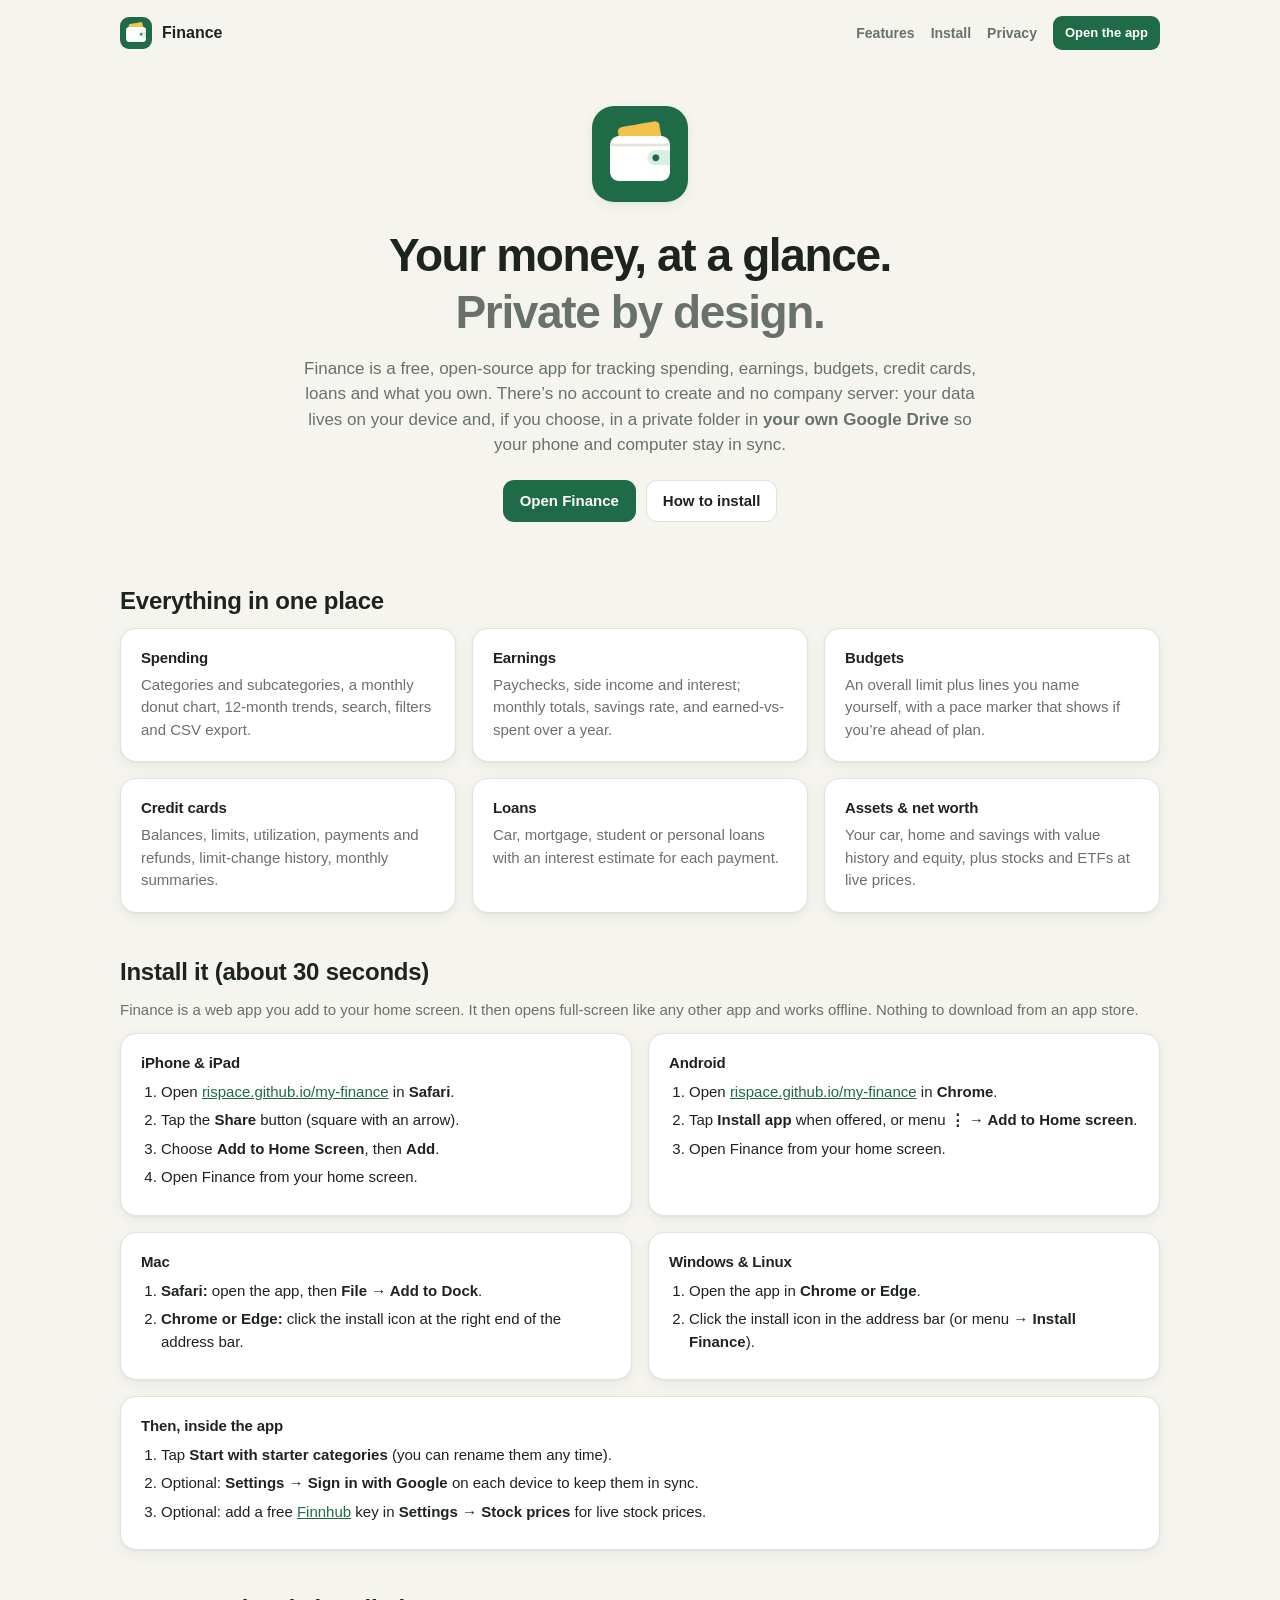
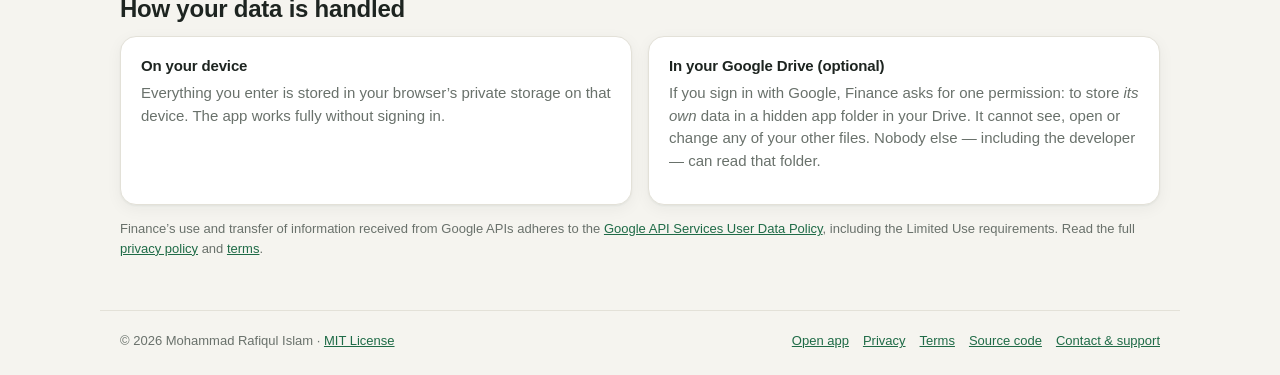
==== about.html @ 8f12e8dd "update with earnings" ====
<!DOCTYPE html>
<html lang="en">
<head>
    <meta charset="UTF-8">
    <meta name="viewport" content="width=device-width, initial-scale=1, viewport-fit=cover">
    <title>Finance: private, free personal finance app</title>
    <meta name="description" content="Track spending, earnings, budgets, credit cards, loans and assets. Free, open source, no server: your data stays on your device and in your own Google Drive.">
    <link rel="icon" type="image/svg+xml" href="icons/favicon.svg">
    <link rel="apple-touch-icon" sizes="180x180" href="icons/apple-touch-icon.png">
    <meta property="og:title" content="Finance — your money, at a glance">
    <meta property="og:description" content="Free, private personal finance app. Your data stays on your device and in your own Google Drive.">
    <meta property="og:image" content="https://rispace.github.io/my-finance/icons/icon-512.png">
    <link rel="stylesheet" href="styles.css">
</head>
<body class="site-page">
<header class="site-header">
    <a class="brand" href="about.html"><img src="icons/logo-120.png" width="32" height="32" alt="" class="site-logo"> Finance</a>
    <nav class="site-nav"><a href="#features">Features</a><a href="#install">Install</a><a href="#privacy">Privacy</a><a class="btn btn-small" href="./">Open the app</a></nav>
</header>

<main class="site-main">
    <section class="site-hero">
        <img src="icons/logo-256.png" width="96" height="96" alt="Finance app logo" class="site-hero-logo">
        <h1>Your money, at a glance.<br><span class="muted">Private by design.</span></h1>
        <p class="site-lead">Finance is a free, open-source app for tracking spending, earnings, budgets, credit cards, loans and what you own. There’s no account to create and no company server: your data lives on your device and, if you choose, in a private folder in <strong>your own Google Drive</strong> so your phone and computer stay in sync.</p>
        <div class="form-actions" style="justify-content:center">
            <a class="btn" href="./">Open Finance</a>
            <a class="btn btn-secondary" href="#install">How to install</a>
        </div>
    </section>

    <section id="features" class="site-section">
        <h2>Everything in one place</h2>
        <div class="grid grid-3 site-features">
            <div class="card"><h3>Spending</h3><p class="muted">Categories and subcategories, a monthly donut chart, 12-month trends, search, filters and CSV export.</p></div>
            <div class="card"><h3>Earnings</h3><p class="muted">Paychecks, side income and interest; monthly totals, savings rate, and earned-vs-spent over a year.</p></div>
            <div class="card"><h3>Budgets</h3><p class="muted">An overall limit plus lines you name yourself, with a pace marker that shows if you’re ahead of plan.</p></div>
            <div class="card"><h3>Credit cards</h3><p class="muted">Balances, limits, utilization, payments and refunds, limit-change history, monthly summaries.</p></div>
            <div class="card"><h3>Loans</h3><p class="muted">Car, mortgage, student or personal loans with an interest estimate for each payment.</p></div>
            <div class="card"><h3>Assets &amp; net worth</h3><p class="muted">Your car, home and savings with value history and equity, plus stocks and ETFs at live prices.</p></div>
        </div>
    </section>

    <section id="install" class="site-section">
        <h2>Install it (about 30 seconds)</h2>
        <p class="muted">Finance is a web app you add to your home screen. It then opens full-screen like any other app and works offline. Nothing to download from an app store.</p>
        <div class="grid grid-2">
            <div class="card">
                <h3>iPhone &amp; iPad</h3>
                <ol class="site-steps">
                    <li>Open <a href="./">rispace.github.io/my-finance</a> in <strong>Safari</strong>.</li>
                    <li>Tap the <strong>Share</strong> button (square with an arrow).</li>
                    <li>Choose <strong>Add to Home Screen</strong>, then <strong>Add</strong>.</li>
                    <li>Open Finance from your home screen.</li>
                </ol>
            </div>
            <div class="card">
                <h3>Android</h3>
                <ol class="site-steps">
                    <li>Open <a href="./">rispace.github.io/my-finance</a> in <strong>Chrome</strong>.</li>
                    <li>Tap <strong>Install app</strong> when offered, or menu <strong>⋮ → Add to Home screen</strong>.</li>
                    <li>Open Finance from your home screen.</li>
                </ol>
            </div>
            <div class="card">
                <h3>Mac</h3>
                <ol class="site-steps">
                    <li><strong>Safari:</strong> open the app, then <strong>File → Add to Dock</strong>.</li>
                    <li><strong>Chrome or Edge:</strong> click the install icon at the right end of the address bar.</li>
                </ol>
            </div>
            <div class="card">
                <h3>Windows &amp; Linux</h3>
                <ol class="site-steps">
                    <li>Open the app in <strong>Chrome or Edge</strong>.</li>
                    <li>Click the install icon in the address bar (or menu → <strong>Install Finance</strong>).</li>
                </ol>
            </div>
        </div>
        <div class="card" style="margin-top:16px">
            <h3>Then, inside the app</h3>
            <ol class="site-steps">
                <li>Tap <strong>Start with starter categories</strong> (you can rename them any time).</li>
                <li>Optional: <strong>Settings → Sign in with Google</strong> on each device to keep them in sync.</li>
                <li>Optional: add a free <a href="https://finnhub.io/register" target="_blank" rel="noopener">Finnhub</a> key in <strong>Settings → Stock prices</strong> for live stock prices.</li>
            </ol>
        </div>
    </section>

    <section id="privacy" class="site-section">
        <h2>How your data is handled</h2>
        <div class="grid grid-2">
            <div class="card">
                <h3>On your device</h3>
                <p class="muted">Everything you enter is stored in your browser’s private storage on that device. The app works fully without signing in.</p>
            </div>
            <div class="card">
                <h3>In your Google Drive (optional)</h3>
                <p class="muted">If you sign in with Google, Finance asks for one permission: to store <em>its own</em> data in a hidden app folder in your Drive. It cannot see, open or change any of your other files. Nobody else — including the developer — can read that folder.</p>
            </div>
        </div>
        <p class="muted small" style="margin-top:14px">Finance’s use and transfer of information received from Google APIs adheres to the
            <a href="https://developers.google.com/terms/api-services-user-data-policy" target="_blank" rel="noopener">Google API Services User Data Policy</a>, including the Limited Use requirements.
            Read the full <a href="privacy.html">privacy policy</a> and <a href="terms.html">terms</a>.</p>
    </section>
</main>

<footer class="site-footer">
    <div>© 2026 Mohammad Rafiqul Islam · <a href="https://github.com/rispace/my-finance/blob/main/LICENSE">MIT License</a></div>
    <div class="site-links"><a href="./">Open app</a><a href="privacy.html">Privacy</a><a href="terms.html">Terms</a><a href="https://github.com/rispace/my-finance">Source code</a><a href="https://github.com/rispace/my-finance/issues">Contact &amp; support</a></div>
</footer>
</body>
</html>
---- styles.css ----
/* Personal Finance — design system
   Calm, ledger-like: warm paper background, deep green accent,
   tabular numbers everywhere money appears. Light + dark themes. */

:root {
  --bg: #f5f4ef;
  --surface: #ffffff;
  --surface-2: #f0efe9;
  --border: #e3e1d8;
  --text: #1d2420;
  --muted: #69716b;
  --faint: #9aa29b;
  --accent: #1f6b47;
  --accent-strong: #17583a;
  --accent-soft: #e2efe7;
  --on-accent: #ffffff;
  --danger: #b4382e;
  --danger-soft: #f9e6e3;
  --warn: #9a5b12;
  --warn-soft: #fbefdc;
  --good: #1f7a4d;
  --bad: #b4382e;
  --track: #e9e7df;
  --shadow: 0 1px 2px rgb(29 36 32 / 5%), 0 4px 16px rgb(29 36 32 / 5%);
  --radius: 16px;
  --radius-sm: 10px;
  --sidebar: 248px;
  --font: ui-sans-serif, -apple-system, BlinkMacSystemFont, "Segoe UI", "Inter", Roboto, sans-serif;
  color-scheme: light;
}

@media (prefers-color-scheme: dark) {
  :root {
    --bg: #111513;
    --surface: #191e1b;
    --surface-2: #212724;
    --border: #2c3430;
    --text: #e8ece9;
    --muted: #9ba59f;
    --faint: #6d7771;
    --accent: #5cc08d;
    --accent-strong: #79d3a4;
    --accent-soft: #1f3a2c;
    --on-accent: #0d1a13;
    --danger: #ef7a6e;
    --danger-soft: #3a1f1c;
    --warn: #e7b062;
    --warn-soft: #362a17;
    --good: #5cc08d;
    --bad: #ef7a6e;
    --track: #2a312d;
    --shadow: 0 1px 2px rgb(0 0 0 / 30%);
    color-scheme: dark;
  }
}

*, *::before, *::after { box-sizing: border-box; }

html { -webkit-text-size-adjust: 100%; }

body {
  margin: 0;
  background: var(--bg);
  color: var(--text);
  font-family: var(--font);
  font-size: 15px;
  line-height: 1.5;
  -webkit-font-smoothing: antialiased;
}

a { color: var(--accent); }
h1, h2, h3 { line-height: 1.25; margin: 0; letter-spacing: -0.01em; }
h1 { font-size: 26px; font-weight: 700; }
h2 { font-size: 17px; font-weight: 650; }
h3 { font-size: 15px; font-weight: 650; }
p { margin: 0 0 12px; }

.num, .money, .amount, .stat-value, td.num {
  font-variant-numeric: tabular-nums;
  white-space: nowrap;
}

.muted { color: var(--muted); }
.faint { color: var(--faint); }
.small { font-size: 13px; }
.good { color: var(--good); }
.bad { color: var(--bad); }
.visually-hidden {
  position: absolute; width: 1px; height: 1px; overflow: hidden;
  clip: rect(0 0 0 0); white-space: nowrap;
}

/* ------------------------------------------------------------ layout */

.app {
  min-height: 100vh;
  min-height: 100dvh;
}

.sidebar {
  position: fixed;
  inset: 0 auto 0 0;
  width: var(--sidebar);
  padding: 22px 14px;
  display: flex;
  flex-direction: column;
  gap: 4px;
  background: var(--surface);
  border-right: 1px solid var(--border);
  z-index: 20;
}

.brand {
  display: flex;
  align-items: center;
  gap: 10px;
  padding: 4px 10px 18px;
  font-weight: 750;
  font-size: 16px;
  color: var(--text);
  text-decoration: none;
}

.brand-mark {
  width: 32px; height: 32px;
  border-radius: 9px;
  display: grid; place-items: center;
  background: var(--accent);
  color: var(--on-accent);
}

.nav-link {
  display: flex;
  align-items: center;
  gap: 12px;
  min-height: 42px;
  padding: 8px 12px;
  border-radius: var(--radius-sm);
  color: var(--muted);
  font-weight: 560;
  text-decoration: none;
}

.nav-link:hover { background: var(--surface-2); color: var(--text); }
.nav-link.active { background: var(--accent-soft); color: var(--accent-strong); }
.nav-link svg { width: 20px; height: 20px; flex-shrink: 0; }
.sidebar .spacer { flex: 1; }
.sidebar form { margin: 0; }
.sidebar .nav-link.as-button {
  width: 100%; justify-content: flex-start; background: none; border: 0;
  color: var(--muted); font: inherit; font-weight: 560; cursor: pointer;
}
.sidebar .nav-link.as-button:hover { background: var(--surface-2); color: var(--text); }
.sidebar .btn { margin: 6px 4px 14px; }

.main {
  margin-left: var(--sidebar);
  padding: 28px 32px 48px;
}

.container { max-width: 1180px; margin: 0 auto; }

.topbar { display: none; }
.tabbar { display: none; }

@media (max-width: 899px) {
  .sidebar { display: none; }
  .main { margin-left: 0; padding: 12px 14px calc(96px + env(safe-area-inset-bottom)); }

  .topbar {
    display: flex;
    align-items: center;
    justify-content: space-between;
    gap: 12px;
    position: sticky;
    top: 0;
    z-index: 15;
    padding: 10px 14px;
    padding-top: calc(10px + env(safe-area-inset-top));
    background: color-mix(in srgb, var(--bg) 88%, transparent);
    backdrop-filter: blur(12px);
    -webkit-backdrop-filter: blur(12px);
  }
  .topbar .brand { padding: 0; }
  .icon-button {
    width: 42px; height: 42px; display: grid; place-items: center;
    border-radius: 12px; color: var(--muted); background: var(--surface);
    border: 1px solid var(--border);
  }
  .icon-button svg { width: 20px; height: 20px; }

  .tabbar {
    display: grid;
    grid-template-columns: repeat(5, 1fr);
    position: fixed;
    inset: auto 0 0 0;
    z-index: 20;
    padding: 6px 6px calc(6px + env(safe-area-inset-bottom));
    background: var(--surface);
    border-top: 1px solid var(--border);
  }
  .tab {
    display: flex; flex-direction: column; align-items: center; gap: 2px;
    padding: 6px 0; font-size: 11px; font-weight: 600;
    color: var(--muted); text-decoration: none;
  }
  .tab svg { width: 22px; height: 22px; }
  .tab.active { color: var(--accent); }
  .tab-add {
    align-self: center; justify-self: center;
    width: 52px; height: 52px; margin-top: -22px;
    border-radius: 18px; display: grid; place-items: center;
    background: var(--accent); color: var(--on-accent);
    box-shadow: 0 6px 18px rgb(31 107 71 / 35%);
  }
  .tab-add svg { width: 26px; height: 26px; }
}

/* -------------------------------------------------------- page header */

.page-head {
  display: flex;
  align-items: flex-end;
  justify-content: space-between;
  flex-wrap: wrap;
  gap: 14px;
  margin-bottom: 22px;
}
.page-head p { margin: 4px 0 0; }
.page-actions { display: flex; flex-wrap: wrap; gap: 8px; }

.segmented {
  display: inline-flex;
  padding: 3px;
  background: var(--surface-2);
  border-radius: 12px;
  gap: 2px;
  margin-bottom: 18px;
}
.segmented a {
  padding: 7px 14px; border-radius: 9px; font-weight: 600; font-size: 14px;
  color: var(--muted); text-decoration: none;
}
.segmented a.active { background: var(--surface); color: var(--text); box-shadow: var(--shadow); }

/* ------------------------------------------------------------- cards */

.card {
  background: var(--surface);
  border: 1px solid var(--border);
  border-radius: var(--radius);
  padding: 20px;
  box-shadow: var(--shadow);
  min-width: 0;
}
.card + .card { margin-top: 16px; }
.card-head {
  display: flex; align-items: center; justify-content: space-between;
  gap: 12px; margin-bottom: 14px;
}
.card-head a { font-size: 14px; font-weight: 600; text-decoration: none; }
.card-foot { margin-top: 14px; font-size: 14px; }
.card-foot a { font-weight: 600; text-decoration: none; }

.grid { display: grid; gap: 16px; }
.grid > .card + .card { margin-top: 0; }
.grid-2 { grid-template-columns: repeat(2, minmax(0, 1fr)); }
.grid-3 { grid-template-columns: repeat(3, minmax(0, 1fr)); }
.grid-4 { grid-template-columns: repeat(4, minmax(0, 1fr)); }
.grid-main { grid-template-columns: minmax(0, 1.6fr) minmax(0, 1fr); align-items: start; }
.stack { display: grid; gap: 16px; align-content: start; }
.stack > .card + .card { margin-top: 0; }

@media (max-width: 1100px) {
  .grid-4 { grid-template-columns: repeat(2, minmax(0, 1fr)); }
  .grid-main { grid-template-columns: minmax(0, 1fr); }
}
@media (max-width: 700px) {
  .grid-2, .grid-3 { grid-template-columns: minmax(0, 1fr); }
  .card { padding: 16px; border-radius: 14px; }
}
@media (max-width: 420px) {
  .grid-4 { grid-template-columns: minmax(0, 1fr) minmax(0, 1fr); gap: 10px; }
}

/* ---------------------------------------------------------- stat tiles */

.stat { padding: 16px 18px; }
.stat-label { font-size: 13px; color: var(--muted); font-weight: 560; }
.stat-value { font-size: 26px; font-weight: 720; letter-spacing: -0.02em; margin-top: 4px; }
.stat-sub { font-size: 13px; color: var(--muted); margin-top: 2px; }
.stat-hero .stat-value { font-size: 34px; }
@media (max-width: 420px) {
  .stat { padding: 13px 14px; }
  .stat-value { font-size: 20px; }
}

.pill {
  display: inline-flex; align-items: center; gap: 4px;
  padding: 2px 8px; border-radius: 999px;
  font-size: 12px; font-weight: 650;
  background: var(--surface-2); color: var(--muted);
}
.pill.up { background: var(--danger-soft); color: var(--bad); }       /* spending up = bad */
.pill.down { background: var(--accent-soft); color: var(--good); }
.pill.gain { background: var(--accent-soft); color: var(--good); }
.pill.loss { background: var(--danger-soft); color: var(--bad); }
.pill.warn { background: var(--warn-soft); color: var(--warn); }

/* ------------------------------------------------------------ buttons */

.btn, button {
  display: inline-flex; align-items: center; justify-content: center; gap: 8px;
  min-height: 42px; padding: 9px 16px;
  border-radius: 11px; border: 1px solid transparent;
  background: var(--accent); color: var(--on-accent);
  font: inherit; font-weight: 640; text-decoration: none; cursor: pointer;
  transition: background .15s, transform .05s;
}
.btn:hover, button:hover { background: var(--accent-strong); }
.btn:active, button:active { transform: translateY(1px); }
.btn svg { width: 18px; height: 18px; }
.btn-secondary {
  background: var(--surface); color: var(--text); border-color: var(--border);
}
.btn-secondary:hover { background: var(--surface-2); }
.btn-ghost { background: transparent; color: var(--accent); padding-inline: 10px; }
.btn-ghost:hover { background: var(--accent-soft); }
.btn-danger { background: var(--danger); color: #fff; }
.btn-danger:hover { background: color-mix(in srgb, var(--danger) 85%, black); }
.btn-small { min-height: 34px; padding: 5px 11px; font-size: 13px; border-radius: 9px; }
.btn-block { width: 100%; }
button:disabled, .btn[aria-disabled="true"] { opacity: .55; cursor: progress; }
:focus-visible { outline: 3px solid color-mix(in srgb, var(--accent) 55%, transparent); outline-offset: 2px; }

/* ------------------------------------------------------------- forms */

.form-card { max-width: 620px; margin: 0 auto; }
.field { margin-bottom: 16px; }
.field label, .field-label {
  display: block; margin-bottom: 6px; font-size: 14px; font-weight: 620;
}
.field .help { font-size: 13px; color: var(--muted); margin: 6px 0 0; }
.field-row { display: grid; grid-template-columns: repeat(2, minmax(0, 1fr)); gap: 12px; }
@media (max-width: 520px) { .field-row { grid-template-columns: minmax(0, 1fr); } }

input, select, textarea {
  width: 100%;
  min-height: 44px;
  padding: 10px 12px;
  border: 1px solid var(--border);
  border-radius: 11px;
  background: var(--surface);
  color: var(--text);
  font: inherit;
  font-size: 16px; /* stops iOS zooming into fields */
}
input[type="checkbox"] { width: 20px; min-height: 20px; height: 20px; accent-color: var(--accent); }
.checkbox-field { display: flex; align-items: center; gap: 10px; }
.checkbox-field label { margin: 0; }
input:focus, select:focus, textarea:focus {
  outline: none; border-color: var(--accent);
  box-shadow: 0 0 0 3px color-mix(in srgb, var(--accent) 22%, transparent);
}
select:disabled { opacity: .6; }
.amount-input { font-size: 28px !important; font-weight: 700; min-height: 60px; font-variant-numeric: tabular-nums; }
.errorlist { list-style: none; margin: 6px 0 0; padding: 0; color: var(--danger); font-size: 13px; font-weight: 560; }
.errorlist.nonfield { padding: 10px 12px; background: var(--danger-soft); border-radius: 10px; margin-bottom: 14px; }
.form-actions { display: flex; flex-wrap: wrap; gap: 10px; align-items: center; margin-top: 8px; }
details summary { cursor: pointer; font-weight: 600; color: var(--accent); margin: 6px 0 12px; }

.filters {
  display: grid;
  grid-template-columns: minmax(0, 2fr) repeat(5, minmax(0, 1fr));
  gap: 10px;
  align-items: end;
}
.filters .field { margin: 0; }
.filters label { font-size: 12px; color: var(--muted); }
@media (max-width: 1100px) { .filters { grid-template-columns: repeat(3, minmax(0, 1fr)); } .filters .search { grid-column: 1 / -1; } }
@media (max-width: 560px) { .filters { grid-template-columns: minmax(0, 1fr) minmax(0, 1fr); } }

/* ---------------------------------------------------------- messages */

.messages { display: grid; gap: 8px; margin-bottom: 18px; }
.message {
  display: flex; gap: 10px; align-items: flex-start;
  padding: 11px 14px; border-radius: 12px;
  background: var(--accent-soft); color: var(--accent-strong); font-weight: 560;
}
.message.error { background: var(--danger-soft); color: var(--danger); }
.message.warning, .notice { background: var(--warn-soft); color: var(--warn); }
.notice { padding: 11px 14px; border-radius: 12px; font-size: 14px; font-weight: 560; margin-bottom: 14px; }
.notice a { color: inherit; font-weight: 700; }

/* --------------------------------------------------------------- bars */

.bar { height: 8px; border-radius: 99px; background: var(--track); overflow: hidden; }
.bar > span { display: block; height: 100%; border-radius: inherit; background: var(--accent); }
.bar.thick { height: 12px; }
.bar .mid { background: #d08a2c; }
.bar .high { background: var(--danger); }

/* --------------------------------------------------------- list rows */

.list { margin: 0; padding: 0; list-style: none; }
.row {
  display: flex; align-items: center; gap: 12px;
  padding: 12px 0; border-bottom: 1px solid var(--border);
  min-width: 0;
}
.list > .row:last-child, .row:last-child { border-bottom: 0; }
.row-main { flex: 1; min-width: 0; }
.row-title { font-weight: 600; overflow: hidden; text-overflow: ellipsis; white-space: nowrap; }
.row-sub { font-size: 13px; color: var(--muted); overflow: hidden; text-overflow: ellipsis; white-space: nowrap; }
.row-end { text-align: right; flex-shrink: 0; }
.row-amount { font-weight: 680; font-variant-numeric: tabular-nums; }
button.row {
  width: 100%; background: none; color: inherit; border: 0;
  border-bottom: 1px solid var(--border); border-radius: 0;
  font: inherit; font-weight: inherit; text-align: left; min-height: 0;
}
button.row:hover { background: var(--surface-2); }

.dot {
  width: 34px; height: 34px; border-radius: 10px; flex-shrink: 0;
  display: grid; place-items: center;
  font-weight: 700; font-size: 13px; color: #fff;
}
.swatch { display: inline-block; width: 10px; height: 10px; border-radius: 3px; flex-shrink: 0; }

.day-group + .day-group { margin-top: 6px; }
.day-head {
  display: flex; justify-content: space-between;
  padding: 14px 0 6px; font-size: 13px; font-weight: 650; color: var(--muted);
  border-bottom: 1px solid var(--border);
}
.future-tag { color: var(--warn); }

/* ------------------------------------------------------------- charts */

.donut-wrap { display: grid; grid-template-columns: 168px minmax(0, 1fr); gap: 22px; align-items: center; }
.donut {
  width: 168px; aspect-ratio: 1; border-radius: 50%;
  position: relative;
}
.donut::after {
  content: ""; position: absolute; inset: 24px; border-radius: 50%; background: var(--surface);
}
.donut-center {
  position: absolute; inset: 0; z-index: 1;
  display: grid; place-content: center; text-align: center;
}
.donut-center strong { font-size: 18px; font-variant-numeric: tabular-nums; }
.donut-center span { font-size: 12px; color: var(--muted); }
@media (max-width: 560px) {
  .donut-wrap { grid-template-columns: minmax(0, 1fr); justify-items: center; }
  .donut-wrap > div:last-child { width: 100%; }
}

.cat-row { display: grid; grid-template-columns: minmax(0, 1fr) auto; gap: 4px 12px; align-items: center; padding: 9px 0; }
.cat-row .bar { grid-column: 1 / -1; height: 6px; }
.cat-name { display: flex; align-items: center; gap: 8px; min-width: 0; font-weight: 580; }
.cat-name span:last-child { overflow: hidden; text-overflow: ellipsis; white-space: nowrap; }

.trend {
  display: grid; grid-auto-flow: column; grid-auto-columns: minmax(0, 1fr);
  align-items: end; gap: 6px; height: 150px; padding-top: 8px;
}
.trend a {
  height: 100%; display: flex; flex-direction: column; justify-content: flex-end; align-items: center; gap: 6px;
  text-decoration: none; color: var(--muted); font-size: 11px; font-weight: 600;
}
.trend .col {
  width: 100%; max-width: 34px; border-radius: 6px 6px 3px 3px;
  background: color-mix(in srgb, var(--accent) 30%, var(--track)); min-height: 3px;
}
.trend a.selected .col { background: var(--accent); }
.trend a.selected { color: var(--text); }
.trend a:hover .col { background: color-mix(in srgb, var(--accent) 70%, var(--track)); }

/* ---------------------------------------------------- month switcher */

.month-switch { display: flex; align-items: center; gap: 6px; }
.month-switch .label { font-weight: 680; min-width: 128px; text-align: center; }
.month-switch a {
  width: 36px; height: 36px; display: grid; place-items: center;
  border-radius: 10px; border: 1px solid var(--border); background: var(--surface);
  color: var(--text); text-decoration: none;
}
.month-switch a:hover { background: var(--surface-2); }

/* --------------------------------------------------------- data table */

.table-wrap { overflow-x: auto; margin: 0 -4px; }
table { width: 100%; border-collapse: collapse; font-size: 14px; }
th {
  text-align: left; font-size: 12px; font-weight: 650; color: var(--muted);
  text-transform: uppercase; letter-spacing: .04em; padding: 8px 10px; border-bottom: 1px solid var(--border);
}
td { padding: 12px 10px; border-bottom: 1px solid var(--border); vertical-align: middle; }
tr:last-child td { border-bottom: 0; }
th.num, td.num { text-align: right; }
.ticker { font-weight: 750; letter-spacing: .02em; }

/* ------------------------------------------------- holdings (mobile) */

.holding-card { display: none; }
@media (max-width: 760px) {
  .holdings-table { display: none; }
  .holding-card { display: block; padding: 14px 0; border-bottom: 1px solid var(--border); }
  .holding-card:last-child { border-bottom: 0; }
  .holding-top { display: flex; justify-content: space-between; gap: 12px; }
  .holding-meta { display: grid; grid-template-columns: repeat(3, minmax(0, 1fr)); gap: 8px; margin-top: 10px; font-size: 13px; }
  .holding-meta span { display: block; color: var(--muted); font-size: 12px; }
}

/* ------------------------------------------------- credit card tiles */

.cc-tile { display: grid; gap: 10px; }
.cc-top { display: flex; justify-content: space-between; align-items: baseline; gap: 10px; }
.cc-name { font-weight: 700; font-size: 16px; }
.cc-figures { display: grid; grid-template-columns: repeat(3, minmax(0, 1fr)); gap: 8px; font-size: 13px; }
.cc-figures span { display: block; color: var(--muted); font-size: 12px; }
.cc-figures strong { font-variant-numeric: tabular-nums; }
.cc-actions { display: flex; flex-wrap: wrap; gap: 6px; }

/* --------------------------------------------------- dialogs (sheets) */

dialog.sheet {
  width: min(720px, calc(100% - 24px));
  max-height: 88vh; max-height: 88dvh;
  padding: 0; border: 0; border-radius: 20px;
  background: var(--surface); color: var(--text);
  box-shadow: 0 20px 60px rgb(0 0 0 / 25%);
  overflow: hidden;
}
dialog.sheet::backdrop { background: rgb(10 14 12 / 50%); }
dialog.sheet[open] { display: flex; flex-direction: column; animation: sheet-in .18s ease-out; }
.sheet-head {
  display: flex; align-items: center; justify-content: space-between; gap: 12px;
  padding: 16px 20px; border-bottom: 1px solid var(--border);
}
.sheet-body { padding: 18px 20px 22px; overflow-y: auto; overscroll-behavior: contain; }
.sheet-close {
  width: 36px; height: 36px; min-height: 36px; padding: 0; border-radius: 10px;
  background: var(--surface-2); color: var(--text); font-size: 22px; line-height: 1;
}
.sheet-close:hover { background: var(--track); }
@media (max-width: 640px) {
  dialog.sheet {
    width: 100%; max-width: 100%; margin: auto 0 0; border-radius: 20px 20px 0 0;
    max-height: 92dvh;
  }
  dialog.sheet[open] { animation: sheet-up .22s ease-out; }
}
@keyframes sheet-in { from { opacity: 0; transform: scale(.98); } }
@keyframes sheet-up { from { transform: translateY(30px); opacity: .6; } }

.detail-list { margin: 0; display: grid; grid-template-columns: minmax(0, 1fr) minmax(0, 2fr); }
.detail-list dt, .detail-list dd { padding: 10px 0; border-bottom: 1px solid var(--border); margin: 0; }
.detail-list dt { color: var(--muted); font-size: 14px; }
.detail-list dd { overflow-wrap: anywhere; white-space: pre-wrap; }

.hist-row { display: grid; grid-template-columns: 64px minmax(0, 1fr) 92px; gap: 10px; align-items: center; padding: 5px 0; font-size: 13px; }
.hist-row strong { text-align: right; font-variant-numeric: tabular-nums; }

/* ----------------------------------------------------- misc / empty */

.empty {
  text-align: center; padding: 28px 12px; color: var(--muted);
}
.empty strong { display: block; color: var(--text); margin-bottom: 4px; font-size: 16px; }

.pagination { display: flex; justify-content: space-between; align-items: center; gap: 10px; margin-top: 16px; }

.section-title { font-size: 13px; text-transform: uppercase; letter-spacing: .05em; color: var(--muted); font-weight: 700; margin: 26px 0 10px; }

.tag-list { display: flex; flex-wrap: wrap; gap: 6px; margin-top: 8px; }
.tag {
  display: inline-flex; align-items: center; gap: 4px; padding: 4px 10px;
  border-radius: 99px; background: var(--surface-2); font-size: 13px; color: var(--text);
  text-decoration: none; border: 1px solid var(--border);
}
.tag:hover { border-color: var(--accent); }
.tag.archived { opacity: .55; text-decoration: line-through; }

.auth-wrap { min-height: 100dvh; display: grid; place-items: center; padding: 20px; }
.auth-card { width: min(420px, 100%); }
.auth-card .brand { justify-content: center; padding-bottom: 8px; }

.progress-ring-label { font-size: 13px; color: var(--muted); }

.activity-filters { grid-template-columns: repeat(3, minmax(0, 1fr)); margin-top: 4px; }
@media (max-width: 560px) { .activity-filters { grid-template-columns: minmax(0, 1fr) minmax(0, 1fr); } .activity-filters .field:first-child { grid-column: 1 / -1; } }
tfoot td { border-top: 1px solid var(--border); border-bottom: 0; }

/* budget */
.budget-top { display: flex; justify-content: space-between; align-items: flex-end; gap: 12px; }
.budget-bar { position: relative; overflow: visible; }
.budget-bar > span { max-width: 100%; }
.budget-bar .pace { position: absolute; top: -4px; bottom: -4px; width: 2px; background: var(--text); opacity: .55; border-radius: 2px; }
.budget-grid { display: grid; grid-template-columns: repeat(2, minmax(0, 1fr)); gap: 0 12px; }
@media (max-width: 520px) { .budget-grid { grid-template-columns: minmax(0, 1fr); } }

/* SVG donut with hover labels */
.donut-svg { position: relative; width: 168px; aspect-ratio: 1; }
.donut-svg svg { width: 100%; height: 100%; display: block; overflow: visible; }
.donut-svg path { cursor: pointer; transition: opacity .15s, transform .15s; transform-origin: 50px 50px; outline: none; }
.donut-svg.hovering path:not(.active) { opacity: .35; }
.donut-svg path.active { transform: scale(1.04); }
.donut-svg .donut-center { position: absolute; inset: 22%; display: grid; place-content: center; text-align: center; pointer-events: none; }
.donut-svg .donut-center strong { font-size: 18px; font-variant-numeric: tabular-nums; }
.donut-svg .donut-center span { font-size: 11px; color: var(--muted); line-height: 1.25; max-width: 92px; margin: 0 auto; }
.donut-tip {
  position: absolute; z-index: 5; transform: translate(-50%, calc(-100% - 12px)); pointer-events: none;
  padding: 5px 9px; border-radius: 8px; background: var(--text); color: var(--bg);
  font-size: 12px; font-weight: 650; white-space: nowrap; box-shadow: var(--shadow);
}
.month-select {
  width: auto; min-height: 36px; padding: 6px 30px 6px 12px; font-weight: 680; font-size: 15px;
  border-radius: 10px; background-color: var(--surface);
}
.budget-month-picker { display: flex; gap: 10px; align-items: flex-end; margin-bottom: 14px; }
.budget-row { display: grid; grid-template-columns: minmax(0, 1.6fr) minmax(0, 1fr) auto; gap: 8px; margin-bottom: 8px; }
.budget-row .remove-row { min-height: 44px; padding: 0 12px; font-size: 20px; color: var(--muted); }
.tag.active-tag { border-color: var(--accent); color: var(--accent); font-weight: 650; }
.sort-select { width: auto; }
.sort-label { margin: 0 0 0 auto; font-size: 13px; color: var(--muted); font-weight: 600; align-self: center; }
@media (max-width: 560px) { .sort-label { margin-left: 0; } .sort-select { flex: 1; } }
.asset-card .cc-top { align-items: flex-start; }

/* =================================================================
   Additions for the Google Drive edition (server-less app)
   ================================================================= */

button.link { background: none; border: 0; padding: 0; min-height: 0; color: var(--accent); font: inherit; font-weight: 600; cursor: pointer; }
button.link:hover { background: none; text-decoration: underline; }
.month-switch button {
  width: 36px; height: 36px; min-height: 36px; padding: 0; display: grid; place-items: center;
  border-radius: 10px; border: 1px solid var(--border); background: var(--surface); color: var(--text);
}
.month-switch button:hover { background: var(--surface-2); }
.icon-button { cursor: pointer; }
.topbar-end { display: flex; align-items: center; gap: 8px; min-width: 0; }

/* sync status chip (top bar on phones, sidebar on desktop) */
.sync-chip {
  display: inline-flex; align-items: center; gap: 7px; min-width: 0; max-width: 100%;
  min-height: 34px; padding: 0 12px; border: 1px solid var(--border); border-radius: 999px;
  background: var(--surface); color: var(--muted);
  font: 600 12.5px var(--font); white-space: nowrap; overflow: hidden; text-overflow: ellipsis; cursor: pointer;
}
.sync-chip:hover { background: var(--surface-2); }
.sync-chip::before { content: ""; flex: none; width: 8px; height: 8px; border-radius: 50%; background: var(--faint); }
.sync-chip[data-state="ok"]::before { background: var(--good); }
.sync-chip[data-state="busy"]::before { background: var(--accent); animation: chip-pulse 1s infinite alternate; }
.sync-chip[data-state="attention"] { color: var(--warn); background: var(--warn-soft); border-color: transparent; }
.sync-chip[data-state="attention"]::before { background: var(--warn); }
.sync-chip[data-state="error"] { color: var(--danger); }
.sync-chip[data-state="error"]::before { background: var(--danger); }
@keyframes chip-pulse { to { opacity: .3; } }
.sidebar .sync-chip { margin: 0 4px 8px; justify-content: flex-start; }
@media (max-width: 899px) { .topbar .sync-chip { max-width: 52vw; } }

.toast {
  position: fixed; left: 50%; bottom: 24px; z-index: 60;
  transform: translateX(-50%); max-width: min(560px, calc(100% - 32px));
  padding: 11px 16px; border-radius: 12px; background: var(--text); color: var(--bg);
  font-weight: 600; box-shadow: var(--shadow); text-align: center;
}
.toast[data-kind="error"] { background: var(--danger); color: #fff; }
@media (max-width: 899px) { .toast { bottom: calc(92px + env(safe-area-inset-bottom)); } }

.diag { display: grid; grid-template-columns: auto 1fr; gap: 6px 14px; margin: 0; font-size: 13px; }
.diag dt { color: var(--muted); }
.diag dd { margin: 0; font-variant-numeric: tabular-nums; overflow-wrap: anywhere; }
.preview-box { margin: 16px 0; box-shadow: none; background: var(--surface-2); }
.trend button {
  height: 100%; display: flex; flex-direction: column; justify-content: flex-end; align-items: center; gap: 6px;
  padding: 0; min-height: 0; border: 0; background: none; border-radius: 0;
  color: var(--muted); font-size: 11px; font-weight: 600; cursor: pointer;
}
.trend button:hover { background: none; }
.trend button.selected .col { background: var(--accent); }
.trend button.selected { color: var(--text); }
.trend button:hover .col { background: color-mix(in srgb, var(--accent) 70%, var(--track)); }
.show-more { display: flex; justify-content: center; margin-top: 14px; }
.file-button { position: relative; overflow: hidden; }
.file-button input { position: absolute; inset: 0; opacity: 0; cursor: pointer; }
.empty-hero { text-align: center; padding: 36px 16px; }
.empty-hero h2 { margin-bottom: 8px; }
.empty-hero .form-actions { justify-content: center; margin-top: 16px; }
.boot { display: grid; place-items: center; min-height: 40vh; color: var(--muted); }

/* earnings */
@media (max-width: 899px) { .tabbar { grid-template-columns: repeat(6, 1fr); } .tab { font-size: 10.5px; } }
.trend.dual .pair { display: flex; align-items: flex-end; justify-content: center; gap: 2px; width: 100%; height: 100%; }
.trend.dual .col { max-width: 15px; flex: 1; }
.trend.dual .col.earned { background: color-mix(in srgb, var(--accent) 45%, var(--track)); }
.trend.dual .col.spent { background: color-mix(in srgb, #d08a2c 40%, var(--track)); }
.trend.dual a.selected .col.earned { background: var(--accent); }
.trend.dual a.selected .col.spent { background: #d08a2c; }
.trend.dual a:hover .col { filter: brightness(.92); }
.legend { display: inline-flex; gap: 12px; color: var(--muted); }
.legend span { display: inline-flex; align-items: center; gap: 6px; }
.earnings-filters { grid-template-columns: minmax(0, 2fr) repeat(3, minmax(0, 1fr)); margin-bottom: 4px; }
@media (max-width: 1100px) { .earnings-filters { grid-template-columns: repeat(3, minmax(0, 1fr)); } }
@media (max-width: 560px) { .earnings-filters { grid-template-columns: minmax(0, 1fr) minmax(0, 1fr); } }
.cashflow { display: grid; grid-template-columns: repeat(3, minmax(0, 1fr)); gap: 8px; }
.cashflow span { display: block; color: var(--muted); font-size: 12px; }
.cashflow strong { font-size: 18px; font-variant-numeric: tabular-nums; }
.site-links { display: flex; flex-wrap: wrap; gap: 6px 14px; font-size: 13px; }

/* public pages: about / privacy / terms */
.site-page { min-height: 100vh; display: flex; flex-direction: column; }
.site-header { display: flex; align-items: center; justify-content: space-between; gap: 12px; flex-wrap: wrap;
  max-width: 1080px; width: 100%; margin: 0 auto; padding: calc(16px + env(safe-area-inset-top)) 20px 8px; }
.site-header .brand { padding: 0; }
.site-logo { border-radius: 9px; }
.site-nav { display: flex; align-items: center; gap: 4px 16px; flex-wrap: wrap; font-weight: 600; font-size: 14px; }
.site-nav a:not(.btn) { color: var(--muted); text-decoration: none; }
.site-nav a:not(.btn):hover { color: var(--text); }
.site-main { flex: 1; max-width: 1080px; width: 100%; margin: 0 auto; padding: 12px 20px 40px; }
.site-hero { text-align: center; padding: 36px 0 20px; }
.site-hero-logo { border-radius: 22px; box-shadow: var(--shadow); margin-bottom: 18px; }
.site-hero h1 { font-size: clamp(30px, 5vw, 46px); letter-spacing: -0.03em; margin-bottom: 14px; }
.site-lead { max-width: 680px; margin: 0 auto 22px; font-size: 17px; color: var(--muted); }
.site-section { margin-top: 44px; }
.site-section > h2 { font-size: 24px; margin-bottom: 12px; }
.site-features h3, .site-section .card h3 { margin-bottom: 6px; }
.site-features p { margin: 0; }
.site-steps { margin: 8px 0 0; padding-left: 20px; }
.site-steps li { margin-bottom: 6px; }
.site-doc { max-width: 760px; }
.site-doc h1 { font-size: 32px; margin: 18px 0 4px; }
.site-doc h2 { font-size: 19px; margin: 28px 0 8px; }
.site-doc li { margin-bottom: 6px; }
.site-doc code { font-size: 13px; background: var(--surface-2); padding: 1px 5px; border-radius: 5px; overflow-wrap: anywhere; }
.site-footer { display: flex; justify-content: space-between; flex-wrap: wrap; gap: 8px 16px;
  max-width: 1080px; width: 100%; margin: 0 auto; padding: 20px 20px calc(24px + env(safe-area-inset-bottom));
  border-top: 1px solid var(--border); color: var(--muted); font-size: 13px; }
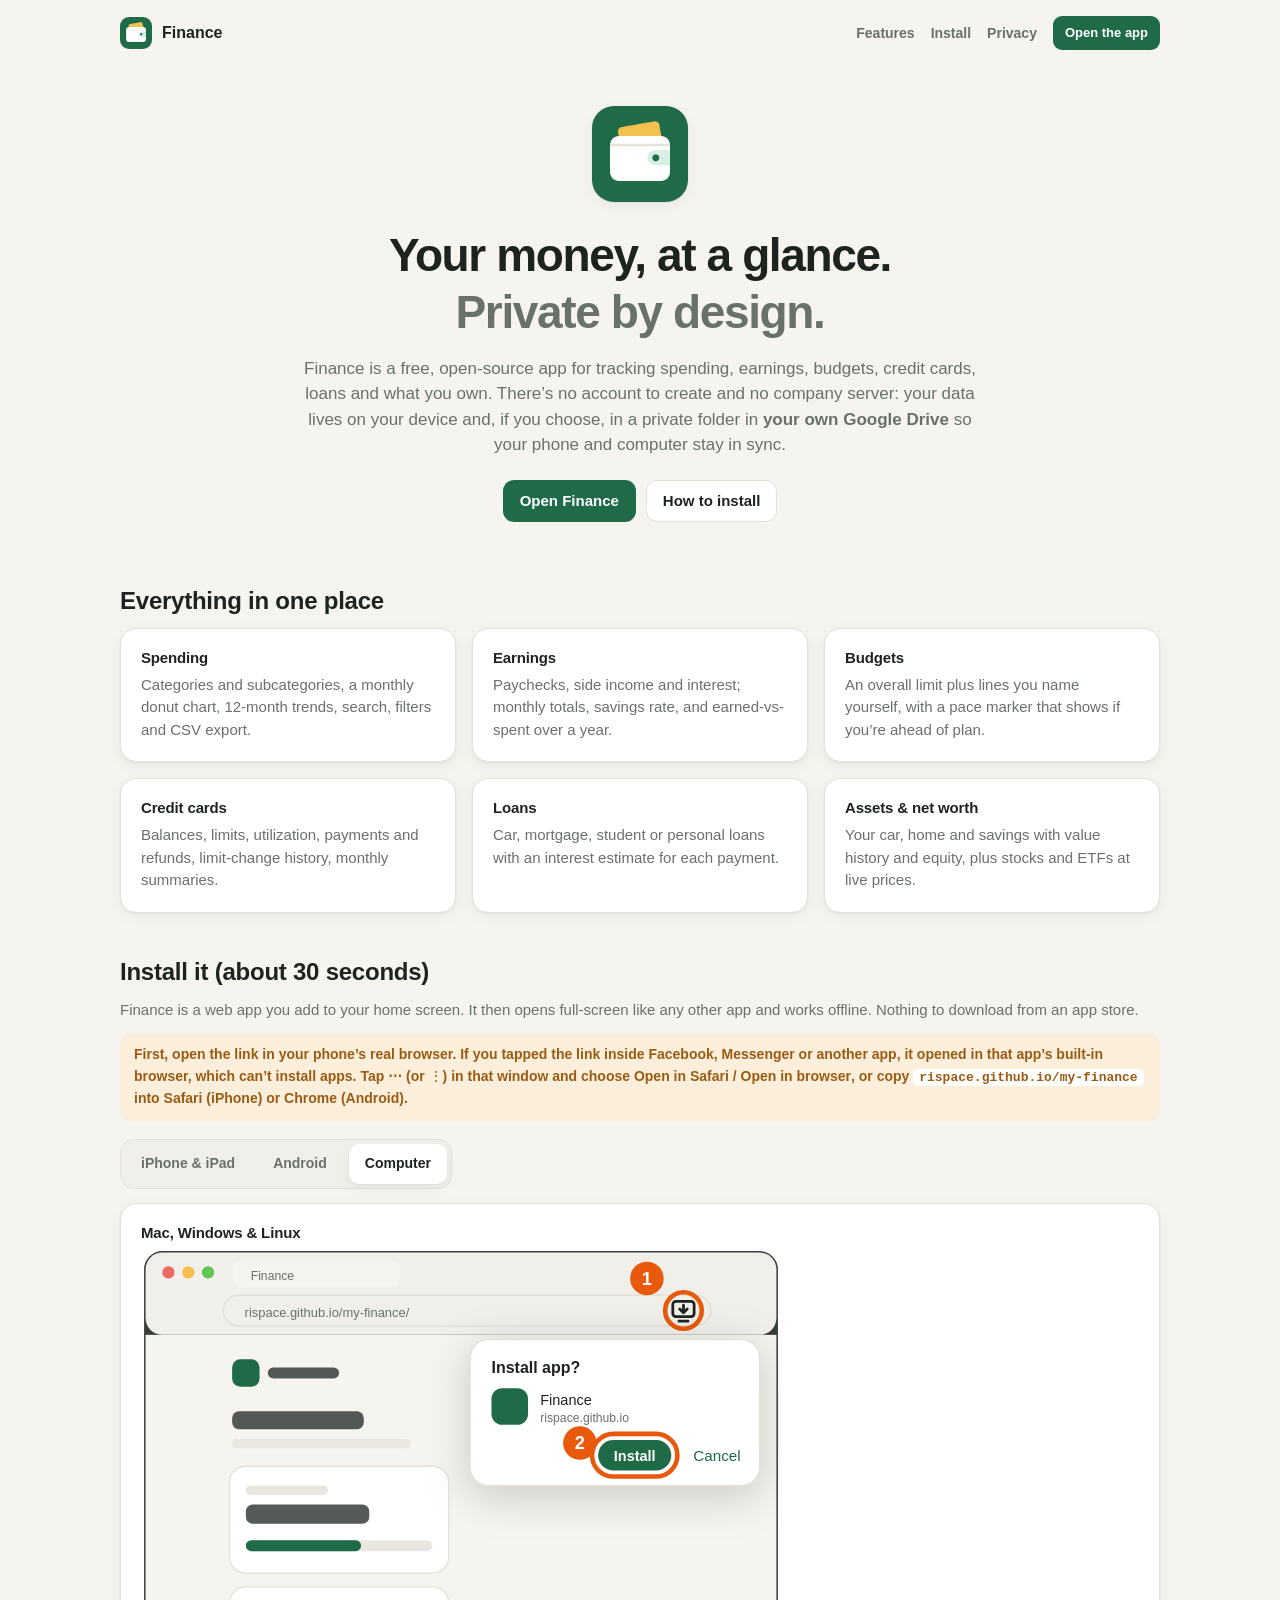
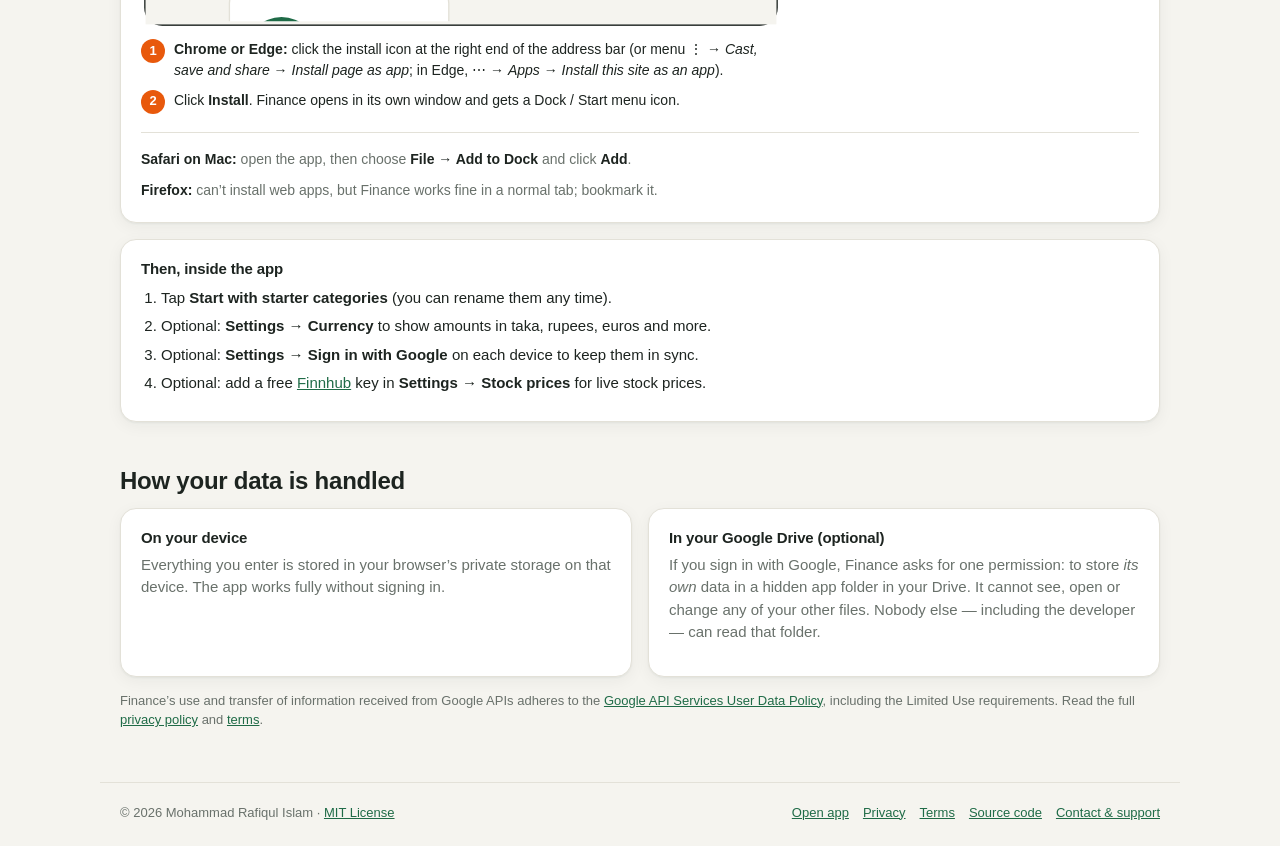
==== commit 6f232bac: "installation guideline updated" ====
--- a/about.html
+++ b/about.html
@@ -44,43 +44,286 @@
     <section id="install" class="site-section">
         <h2>Install it (about 30 seconds)</h2>
         <p class="muted">Finance is a web app you add to your home screen. It then opens full-screen like any other app and works offline. Nothing to download from an app store.</p>
-        <div class="grid grid-2">
-            <div class="card">
-                <h3>iPhone &amp; iPad</h3>
-                <ol class="site-steps">
-                    <li>Open <a href="./">rispace.github.io/my-finance</a> in <strong>Safari</strong>.</li>
-                    <li>Tap the <strong>Share</strong> button (square with an arrow).</li>
-                    <li>Choose <strong>Add to Home Screen</strong>, then <strong>Add</strong>.</li>
-                    <li>Open Finance from your home screen.</li>
-                </ol>
-            </div>
-            <div class="card">
-                <h3>Android</h3>
-                <ol class="site-steps">
-                    <li>Open <a href="./">rispace.github.io/my-finance</a> in <strong>Chrome</strong>.</li>
-                    <li>Tap <strong>Install app</strong> when offered, or menu <strong>⋮ → Add to Home screen</strong>.</li>
-                    <li>Open Finance from your home screen.</li>
-                </ol>
-            </div>
-            <div class="card">
-                <h3>Mac</h3>
-                <ol class="site-steps">
-                    <li><strong>Safari:</strong> open the app, then <strong>File → Add to Dock</strong>.</li>
-                    <li><strong>Chrome or Edge:</strong> click the install icon at the right end of the address bar.</li>
-                </ol>
-            </div>
-            <div class="card">
-                <h3>Windows &amp; Linux</h3>
-                <ol class="site-steps">
-                    <li>Open the app in <strong>Chrome or Edge</strong>.</li>
-                    <li>Click the install icon in the address bar (or menu → <strong>Install Finance</strong>).</li>
-                </ol>
-            </div>
-        </div>
+
+        <div class="notice install-first">
+            <strong>First, open the link in your phone’s real browser.</strong>
+            If you tapped the link inside Facebook, Messenger or another app, it opened in that app’s built-in browser, which can’t install apps.
+            Tap <strong>⋯</strong> (or ⋮) in that window and choose <strong>Open in Safari</strong> / <strong>Open in browser</strong>, or copy
+            <code>rispace.github.io/my-finance</code> into Safari (iPhone) or Chrome (Android).
+        </div>
+
+        <div class="install-tabs" role="tablist" aria-label="Choose your device">
+            <button type="button" role="tab" id="tab-ios" aria-controls="panel-ios" aria-selected="true">iPhone &amp; iPad</button>
+            <button type="button" role="tab" id="tab-android" aria-controls="panel-android" aria-selected="false">Android</button>
+            <button type="button" role="tab" id="tab-desktop" aria-controls="panel-desktop" aria-selected="false">Computer</button>
+        </div>
+
+        <div class="install-panel card" id="panel-ios" role="tabpanel" aria-labelledby="tab-ios">
+            <h3>iPhone &amp; iPad · Safari</h3>
+            <div class="install-steps">
+<figure class="install-step">
+    <svg class="mk" viewBox="0 0 200 400" role="img" aria-label="Safari with the More button, three dots, highlighted at the bottom right">
+<rect class="mk-frame" x="2" y="2" width="196" height="396" rx="30"/>
+<rect class="mk-screen" x="9" y="9" width="182" height="382" rx="24"/>
+<g class="mk-page">
+<rect class="mk-accent" x="22" y="40" width="20" height="20" rx="6"/>
+<rect class="mk-ink" x="48" y="46" width="52" height="8" rx="4"/>
+<rect class="mk-ink" x="22" y="78" width="96" height="13" rx="5"/>
+<rect class="mk-soft" x="22" y="98" width="130" height="7" rx="3.5"/>
+<rect class="mk-card" x="20" y="118" width="160" height="78" rx="12"/>
+<rect class="mk-soft" x="32" y="132" width="60" height="7" rx="3.5"/>
+<rect class="mk-ink" x="32" y="146" width="90" height="14" rx="5"/>
+<rect class="mk-track" x="32" y="172" width="136" height="8" rx="4"/><rect class="mk-accent" x="32" y="172" width="84" height="8" rx="4"/>
+<rect class="mk-card" x="20" y="206" width="160" height="96" rx="12"/>
+<circle class="mk-accent" cx="58" cy="254" r="26"/><circle class="mk-card-fill" cx="58" cy="254" r="14"/>
+<rect class="mk-soft" x="98" y="234" width="64" height="7" rx="3.5"/><rect class="mk-soft" x="98" y="250" width="50" height="7" rx="3.5"/><rect class="mk-soft" x="98" y="266" width="58" height="7" rx="3.5"/>
+</g><rect class="mk-glass" x="16" y="344" width="34" height="34" rx="17"/>
+<path class="mk-stroke" d="M36 354l-7 7 7 7"/>
+<rect class="mk-glass" x="56" y="344" width="88" height="34" rx="17"/>
+<text class="mk-url" x="100" y="365" text-anchor="middle">rispace.github.io</text>
+<rect class="mk-glass" x="150" y="344" width="34" height="34" rx="17"/><g class="mk-dots"><circle cx="161" cy="361" r="2"/><circle cx="167" cy="361" r="2"/><circle cx="173" cy="361" r="2"/></g><rect class="mk-hl" x="146" y="340" width="42" height="42" rx="21"/><circle class="mk-tap" cx="172" cy="368" r="9"/></svg>
+    <figcaption><span class="install-num">1</span><span><strong>Tap ⋯</strong> at the bottom right, next to the address bar.</span></figcaption>
+</figure>
+<figure class="install-step">
+    <svg class="mk" viewBox="0 0 200 400" role="img" aria-label="The Safari menu with Share highlighted">
+<rect class="mk-frame" x="2" y="2" width="196" height="396" rx="30"/>
+<rect class="mk-screen" x="9" y="9" width="182" height="382" rx="24"/>
+<g class="mk-page">
+<rect class="mk-accent" x="22" y="40" width="20" height="20" rx="6"/>
+<rect class="mk-ink" x="48" y="46" width="52" height="8" rx="4"/>
+<rect class="mk-ink" x="22" y="78" width="96" height="13" rx="5"/>
+<rect class="mk-soft" x="22" y="98" width="130" height="7" rx="3.5"/>
+<rect class="mk-card" x="20" y="118" width="160" height="78" rx="12"/>
+<rect class="mk-soft" x="32" y="132" width="60" height="7" rx="3.5"/>
+<rect class="mk-ink" x="32" y="146" width="90" height="14" rx="5"/>
+<rect class="mk-track" x="32" y="172" width="136" height="8" rx="4"/><rect class="mk-accent" x="32" y="172" width="84" height="8" rx="4"/>
+<rect class="mk-card" x="20" y="206" width="160" height="96" rx="12"/>
+<circle class="mk-accent" cx="58" cy="254" r="26"/><circle class="mk-card-fill" cx="58" cy="254" r="14"/>
+<rect class="mk-soft" x="98" y="234" width="64" height="7" rx="3.5"/><rect class="mk-soft" x="98" y="250" width="50" height="7" rx="3.5"/><rect class="mk-soft" x="98" y="266" width="58" height="7" rx="3.5"/>
+</g><rect class="mk-dim" x="9" y="9" width="182" height="382" rx="24"/><rect class="mk-sheet" x="70" y="196" width="116" height="138" rx="14"/>
+<text class="mk-row" x="82" y="217">Share</text>
+<g class="mk-icon" transform="translate(168 213) scale(0.8)"><path d="M-6 -1v9h12v-9M0 -9v11M-4 -5l4-4 4 4" /></g>
+<rect class="mk-hl" x="73" y="201" width="110" height="24" rx="9"/>
+<line class="mk-sep" x1="80" y1="226" x2="176" y2="226"/>
+<text class="mk-row" x="82" y="243">Add to Bookmarks</text>
+<line class="mk-sep" x1="80" y1="252" x2="176" y2="252"/>
+<text class="mk-row" x="82" y="269">Add to Favorites</text>
+<line class="mk-sep" x1="80" y1="278" x2="176" y2="278"/>
+<text class="mk-row" x="82" y="295">Find on Page</text>
+<line class="mk-sep" x1="80" y1="304" x2="176" y2="304"/>
+<text class="mk-row" x="82" y="321">New Tab</text><rect class="mk-glass" x="16" y="344" width="34" height="34" rx="17"/>
+<path class="mk-stroke" d="M36 354l-7 7 7 7"/>
+<rect class="mk-glass" x="56" y="344" width="88" height="34" rx="17"/>
+<text class="mk-url" x="100" y="365" text-anchor="middle">rispace.github.io</text>
+<rect class="mk-glass" x="150" y="344" width="34" height="34" rx="17"/><g class="mk-dots"><circle cx="161" cy="361" r="2"/><circle cx="167" cy="361" r="2"/><circle cx="173" cy="361" r="2"/></g><circle class="mk-tap" cx="170" cy="222" r="9"/></svg>
+    <figcaption><span class="install-num">2</span><span><strong>Tap Share.</strong> </span></figcaption>
+</figure>
+<figure class="install-step">
+    <svg class="mk" viewBox="0 0 200 400" role="img" aria-label="The share sheet with Add to Home Screen highlighted">
+<rect class="mk-frame" x="2" y="2" width="196" height="396" rx="30"/>
+<rect class="mk-screen" x="9" y="9" width="182" height="382" rx="24"/>
+<g class="mk-page">
+<rect class="mk-accent" x="22" y="40" width="20" height="20" rx="6"/>
+<rect class="mk-ink" x="48" y="46" width="52" height="8" rx="4"/>
+<rect class="mk-ink" x="22" y="78" width="96" height="13" rx="5"/>
+<rect class="mk-soft" x="22" y="98" width="130" height="7" rx="3.5"/>
+<rect class="mk-card" x="20" y="118" width="160" height="78" rx="12"/>
+<rect class="mk-soft" x="32" y="132" width="60" height="7" rx="3.5"/>
+<rect class="mk-ink" x="32" y="146" width="90" height="14" rx="5"/>
+<rect class="mk-track" x="32" y="172" width="136" height="8" rx="4"/><rect class="mk-accent" x="32" y="172" width="84" height="8" rx="4"/>
+<rect class="mk-card" x="20" y="206" width="160" height="96" rx="12"/>
+<circle class="mk-accent" cx="58" cy="254" r="26"/><circle class="mk-card-fill" cx="58" cy="254" r="14"/>
+<rect class="mk-soft" x="98" y="234" width="64" height="7" rx="3.5"/><rect class="mk-soft" x="98" y="250" width="50" height="7" rx="3.5"/><rect class="mk-soft" x="98" y="266" width="58" height="7" rx="3.5"/>
+</g><rect class="mk-dim" x="9" y="9" width="182" height="382" rx="24"/><rect class="mk-sheet" x="9" y="120" width="182" height="271" rx="22"/>
+<rect class="mk-accent" x="22" y="134" width="24" height="24" rx="7"/>
+<text class="mk-row-b" x="54" y="145">Finance</text><text class="mk-sub" x="54" y="157">rispace.github.io</text>
+<line class="mk-sep" x1="20" y1="168" x2="180" y2="168"/>
+<circle class="mk-soft-c" cx="38" cy="190" r="14"/><circle class="mk-soft-c" cx="78" cy="190" r="14"/><circle class="mk-soft-c" cx="118" cy="190" r="14"/><circle class="mk-soft-c" cx="158" cy="190" r="14"/>
+<rect class="mk-sheet" x="18" y="216" width="164" height="148" rx="14"/>
+<text class="mk-row" x="30" y="237">Copy</text>
+<line class="mk-sep" x1="28" y1="248" x2="172" y2="248"/>
+<text class="mk-row" x="30" y="265">Add to Reading List</text>
+<line class="mk-sep" x1="28" y1="276" x2="172" y2="276"/>
+<text class="mk-row" x="30" y="293">Add Bookmark</text>
+<line class="mk-sep" x1="28" y1="304" x2="172" y2="304"/>
+<text class="mk-row" x="30" y="321">Add to Home Screen</text>
+<g class="mk-icon" transform="translate(164 317)"><rect x="-7" y="-7" width="14" height="14" rx="3"/><path d="M0 -3.5v7M-3.5 0h7"/></g>
+<rect class="mk-hl" x="21" y="305" width="158" height="26" rx="9"/>
+<line class="mk-sep" x1="28" y1="332" x2="172" y2="332"/>
+<text class="mk-row" x="30" y="349">Find on Page</text><circle class="mk-tap" cx="150" cy="318" r="9"/></svg>
+    <figcaption><span class="install-num">3</span><span><strong>Tap Add to Home Screen.</strong> Scroll down or tap <em>View More</em> if you don’t see it.</span></figcaption>
+</figure>
+<figure class="install-step">
+    <svg class="mk" viewBox="0 0 200 400" role="img" aria-label="The Add to Home Screen screen: name Finance, Open as Web App on, Add highlighted">
+<rect class="mk-frame" x="2" y="2" width="196" height="396" rx="30"/>
+<rect class="mk-screen" x="9" y="9" width="182" height="382" rx="24"/>
+<rect class="mk-sheet" x="9" y="30" width="182" height="361" rx="22"/>
+<text class="mk-link" x="20" y="58" style="font-size:8.5px">Cancel</text>
+<text class="mk-row-b" x="104" y="58" text-anchor="middle" style="font-size:8px">Add to Home Screen</text>
+<text class="mk-link-b" x="178" y="58" text-anchor="end">Add</text><rect class="mk-hl" x="152" y="44" width="34" height="20" rx="8"/><circle class="mk-tap" cx="170" cy="54" r="9"/>
+<rect class="mk-card" x="20" y="78" width="160" height="70" rx="12"/>
+<rect class="mk-accent" x="30" y="90" width="44" height="44" rx="11"/>
+<path class="mk-on-accent" d="M58 104v-3a2 2 0 0 0-2.3-2l-12 1.8A2.5 2.5 0 0 0 41.7 103v19a2.5 2.5 0 0 0 2.5 2.5h17.6a2.5 2.5 0 0 0 2.5-2.5v-15.5a2.5 2.5 0 0 0-2.5-2.5H42"/>
+<text class="mk-row-b" x="84" y="108">Finance</text>
+<line class="mk-sep" x1="84" y1="115" x2="172" y2="115"/>
+<text class="mk-sub" x="84" y="128">rispace.github.io</text>
+<rect class="mk-card" x="20" y="160" width="160" height="36" rx="12"/>
+<text class="mk-row" x="32" y="182">Open as Web App</text>
+<rect class="mk-accent" x="142" y="170" width="28" height="16" rx="8"/><circle class="mk-knob" cx="162" cy="178" r="6"/>
+<text class="mk-sub" x="22" y="214">Keep this on so Finance opens</text><text class="mk-sub" x="22" y="226">full-screen, like an app.</text></svg>
+    <figcaption><span class="install-num">4</span><span><strong>Tap Add.</strong> Keep <em>Open as Web App</em> on.</span></figcaption>
+</figure>
+            </div>
+            <div class="install-tips">
+                <div><strong>Don’t see ⋯ or the address bar?</strong> Scroll up a little or tap the very bottom of the screen; Safari hides its toolbar while you scroll.
+                    If the page looks like a plain article with big text, <strong>Reader</strong> is on: tap the Reader icon in the address bar (or <strong>⋯ → Hide Reader</strong>) to turn it off first.</div>
+                <div><strong>See a Share button (a square with an arrow ↑) in the toolbar instead?</strong> That’s an older iOS version or the “Bottom”/“Top” tab layout: tap it and continue from step 3.</div>
+                <div><strong>Using Chrome on iPhone?</strong> Tap the Share button in Chrome’s address bar, then <strong>Add to Home Screen</strong>. Or use Safari, as above.</div>
+            </div>
+        </div>
+
+        <div class="install-panel card" id="panel-android" role="tabpanel" aria-labelledby="tab-android">
+            <h3>Android · Chrome</h3>
+            <div class="install-steps">
+<figure class="install-step">
+    <svg class="mk" viewBox="0 0 200 400" role="img" aria-label="Chrome with the menu button, three vertical dots, highlighted at the top right">
+<rect class="mk-frame" x="2" y="2" width="196" height="396" rx="30"/>
+<rect class="mk-screen" x="9" y="9" width="182" height="382" rx="24"/>
+<g class="mk-page" transform="translate(0 22)">
+<rect class="mk-accent" x="22" y="40" width="20" height="20" rx="6"/>
+<rect class="mk-ink" x="48" y="46" width="52" height="8" rx="4"/>
+<rect class="mk-ink" x="22" y="78" width="96" height="13" rx="5"/>
+<rect class="mk-soft" x="22" y="98" width="130" height="7" rx="3.5"/>
+<rect class="mk-card" x="20" y="118" width="160" height="78" rx="12"/>
+<rect class="mk-soft" x="32" y="132" width="60" height="7" rx="3.5"/>
+<rect class="mk-ink" x="32" y="146" width="90" height="14" rx="5"/>
+<rect class="mk-track" x="32" y="172" width="136" height="8" rx="4"/><rect class="mk-accent" x="32" y="172" width="84" height="8" rx="4"/>
+<rect class="mk-card" x="20" y="206" width="160" height="96" rx="12"/>
+<circle class="mk-accent" cx="58" cy="254" r="26"/><circle class="mk-card-fill" cx="58" cy="254" r="14"/>
+<rect class="mk-soft" x="98" y="234" width="64" height="7" rx="3.5"/><rect class="mk-soft" x="98" y="250" width="50" height="7" rx="3.5"/><rect class="mk-soft" x="98" y="266" width="58" height="7" rx="3.5"/>
+</g><rect class="mk-chrome" x="9" y="9" width="182" height="44" rx="24"/><rect class="mk-chrome" x="9" y="30" width="182" height="23"/>
+<rect class="mk-glass" x="18" y="20" width="128" height="26" rx="13"/>
+<text class="mk-url" x="30" y="37">rispace.github.io/my-finance</text>
+<rect class="mk-tabs" x="152" y="25" width="15" height="15" rx="3.5"/><text class="mk-tabs-t" x="159.5" y="36" text-anchor="middle">1</text><g class="mk-dots"><circle cx="180" cy="27" r="2"/><circle cx="180" cy="33" r="2"/><circle cx="180" cy="39" r="2"/></g><rect class="mk-hl" x="170" y="18" width="20" height="30" rx="10"/><circle class="mk-tap" cx="184" cy="42" r="9"/></svg>
+    <figcaption><span class="install-num">1</span><span><strong>Tap ⋮</strong> at the top right.</span></figcaption>
+</figure>
+<figure class="install-step">
+    <svg class="mk" viewBox="0 0 200 400" role="img" aria-label="The Chrome menu with Add to home screen highlighted">
+<rect class="mk-frame" x="2" y="2" width="196" height="396" rx="30"/>
+<rect class="mk-screen" x="9" y="9" width="182" height="382" rx="24"/>
+<g class="mk-page" transform="translate(0 22)">
+<rect class="mk-accent" x="22" y="40" width="20" height="20" rx="6"/>
+<rect class="mk-ink" x="48" y="46" width="52" height="8" rx="4"/>
+<rect class="mk-ink" x="22" y="78" width="96" height="13" rx="5"/>
+<rect class="mk-soft" x="22" y="98" width="130" height="7" rx="3.5"/>
+<rect class="mk-card" x="20" y="118" width="160" height="78" rx="12"/>
+<rect class="mk-soft" x="32" y="132" width="60" height="7" rx="3.5"/>
+<rect class="mk-ink" x="32" y="146" width="90" height="14" rx="5"/>
+<rect class="mk-track" x="32" y="172" width="136" height="8" rx="4"/><rect class="mk-accent" x="32" y="172" width="84" height="8" rx="4"/>
+<rect class="mk-card" x="20" y="206" width="160" height="96" rx="12"/>
+<circle class="mk-accent" cx="58" cy="254" r="26"/><circle class="mk-card-fill" cx="58" cy="254" r="14"/>
+<rect class="mk-soft" x="98" y="234" width="64" height="7" rx="3.5"/><rect class="mk-soft" x="98" y="250" width="50" height="7" rx="3.5"/><rect class="mk-soft" x="98" y="266" width="58" height="7" rx="3.5"/>
+</g><rect class="mk-dim" x="9" y="9" width="182" height="382" rx="24"/><rect class="mk-chrome" x="9" y="9" width="182" height="44" rx="24"/><rect class="mk-chrome" x="9" y="30" width="182" height="23"/>
+<rect class="mk-glass" x="18" y="20" width="128" height="26" rx="13"/>
+<text class="mk-url" x="30" y="37">rispace.github.io/my-finance</text>
+<rect class="mk-tabs" x="152" y="25" width="15" height="15" rx="3.5"/><text class="mk-tabs-t" x="159.5" y="36" text-anchor="middle">1</text><g class="mk-dots"><circle cx="180" cy="27" r="2"/><circle cx="180" cy="33" r="2"/><circle cx="180" cy="39" r="2"/></g><rect class="mk-sheet" x="64" y="50" width="122" height="164" rx="14"/>
+<text class="mk-row" x="76" y="71">New tab</text>
+<line class="mk-sep" x1="74" y1="80" x2="176" y2="80"/>
+<text class="mk-row" x="76" y="97">New Incognito tab</text>
+<line class="mk-sep" x1="74" y1="106" x2="176" y2="106"/>
+<text class="mk-row" x="76" y="123">History</text>
+<line class="mk-sep" x1="74" y1="132" x2="176" y2="132"/>
+<text class="mk-row" x="76" y="149">Downloads</text>
+<line class="mk-sep" x1="74" y1="158" x2="176" y2="158"/>
+<text class="mk-row" x="76" y="175">Add to home screen</text>
+<rect class="mk-hl" x="67" y="159" width="116" height="24" rx="9"/>
+<line class="mk-sep" x1="74" y1="184" x2="176" y2="184"/>
+<text class="mk-row" x="76" y="201">Settings</text><circle class="mk-tap" cx="160" cy="172" r="9"/></svg>
+    <figcaption><span class="install-num">2</span><span><strong>Tap Add to home screen</strong> (on some phones: <em>Install app</em>).</span></figcaption>
+</figure>
+<figure class="install-step">
+    <svg class="mk" viewBox="0 0 200 400" role="img" aria-label="The Install app dialog with Install highlighted">
+<rect class="mk-frame" x="2" y="2" width="196" height="396" rx="30"/>
+<rect class="mk-screen" x="9" y="9" width="182" height="382" rx="24"/>
+<g class="mk-page" transform="translate(0 22)">
+<rect class="mk-accent" x="22" y="40" width="20" height="20" rx="6"/>
+<rect class="mk-ink" x="48" y="46" width="52" height="8" rx="4"/>
+<rect class="mk-ink" x="22" y="78" width="96" height="13" rx="5"/>
+<rect class="mk-soft" x="22" y="98" width="130" height="7" rx="3.5"/>
+<rect class="mk-card" x="20" y="118" width="160" height="78" rx="12"/>
+<rect class="mk-soft" x="32" y="132" width="60" height="7" rx="3.5"/>
+<rect class="mk-ink" x="32" y="146" width="90" height="14" rx="5"/>
+<rect class="mk-track" x="32" y="172" width="136" height="8" rx="4"/><rect class="mk-accent" x="32" y="172" width="84" height="8" rx="4"/>
+<rect class="mk-card" x="20" y="206" width="160" height="96" rx="12"/>
+<circle class="mk-accent" cx="58" cy="254" r="26"/><circle class="mk-card-fill" cx="58" cy="254" r="14"/>
+<rect class="mk-soft" x="98" y="234" width="64" height="7" rx="3.5"/><rect class="mk-soft" x="98" y="250" width="50" height="7" rx="3.5"/><rect class="mk-soft" x="98" y="266" width="58" height="7" rx="3.5"/>
+</g><rect class="mk-dim" x="9" y="9" width="182" height="382" rx="24"/><rect class="mk-chrome" x="9" y="9" width="182" height="44" rx="24"/><rect class="mk-chrome" x="9" y="30" width="182" height="23"/>
+<rect class="mk-glass" x="18" y="20" width="128" height="26" rx="13"/>
+<text class="mk-url" x="30" y="37">rispace.github.io/my-finance</text>
+<rect class="mk-tabs" x="152" y="25" width="15" height="15" rx="3.5"/><text class="mk-tabs-t" x="159.5" y="36" text-anchor="middle">1</text><g class="mk-dots"><circle cx="180" cy="27" r="2"/><circle cx="180" cy="33" r="2"/><circle cx="180" cy="39" r="2"/></g><rect class="mk-sheet" x="22" y="140" width="156" height="118" rx="18"/>
+<text class="mk-row-b" x="36" y="164">Install app</text>
+<rect class="mk-accent" x="36" y="178" width="28" height="28" rx="8"/>
+<text class="mk-row" x="72" y="190">Finance</text><text class="mk-sub" x="72" y="202">rispace.github.io</text>
+<text class="mk-link" x="96" y="241" text-anchor="middle">Cancel</text>
+<rect class="mk-accent" x="124" y="226" width="44" height="22" rx="11"/><text class="mk-btn-t" x="146" y="241" text-anchor="middle">Install</text><rect class="mk-hl" x="120" y="222" width="52" height="30" rx="14"/><circle class="mk-tap" cx="156" cy="244" r="9"/></svg>
+    <figcaption><span class="install-num">3</span><span><strong>Tap Install.</strong> Finance appears on your home screen.</span></figcaption>
+</figure>
+            </div>
+            <div class="install-tips">
+                <div><strong>Chrome may offer it by itself:</strong> if you see an <strong>Install app</strong> banner at the bottom, just tap it.</div>
+                <div><strong>Samsung Internet:</strong> tap the menu <strong>≡</strong> → <strong>Add page to</strong> → <strong>Home screen</strong>.</div>
+            </div>
+        </div>
+
+        <div class="install-panel card" id="panel-desktop" role="tabpanel" aria-labelledby="tab-desktop">
+            <h3>Mac, Windows &amp; Linux</h3>
+            <figure class="install-step install-step-wide">
+                <svg class="mk mk-wide" viewBox="0 0 420 250" role="img" aria-label="A desktop browser with the install icon highlighted at the right end of the address bar, and the Install button in the pop-up">
+<rect class="mk-frame" x="2" y="2" width="416" height="246" rx="12"/>
+<rect class="mk-chrome" x="3" y="3" width="414" height="54" rx="11"/>
+<circle class="mk-dot-r" cx="18" cy="16" r="4"/><circle class="mk-dot-y" cx="31" cy="16" r="4"/><circle class="mk-dot-g" cx="44" cy="16" r="4"/>
+<rect class="mk-screen-tab" x="60" y="8" width="110" height="18" rx="6"/><text class="mk-sub" x="72" y="21">Finance</text>
+<rect class="mk-glass" x="54" y="31" width="320" height="20" rx="10"/>
+<text class="mk-url" x="68" y="45">rispace.github.io/my-finance/</text>
+<g class="mk-icon" transform="translate(356 41)"><rect x="-7" y="-6" width="14" height="10" rx="2"/><path d="M-3 7h6M0 -3.5v5M-2.5 -1l2.5 2.5 2.5-2.5"/></g>
+<rect class="mk-hl" x="344" y="29" width="24" height="24" rx="12"/><circle class="mk-badge" cx="332" cy="20" r="11"/><text class="mk-badge-t" x="332" y="24" text-anchor="middle">1</text>
+<rect class="mk-screen" x="3" y="57" width="414" height="190"/>
+<clipPath id="mk-desk-clip"><rect x="3" y="57" width="414" height="188" rx="10"/></clipPath>
+<g clip-path="url(#mk-desk-clip)"><g transform="translate(40 10) scale(.9)"><g class="mk-page" transform="translate(0 30)">
+<rect class="mk-accent" x="22" y="40" width="20" height="20" rx="6"/>
+<rect class="mk-ink" x="48" y="46" width="52" height="8" rx="4"/>
+<rect class="mk-ink" x="22" y="78" width="96" height="13" rx="5"/>
+<rect class="mk-soft" x="22" y="98" width="130" height="7" rx="3.5"/>
+<rect class="mk-card" x="20" y="118" width="160" height="78" rx="12"/>
+<rect class="mk-soft" x="32" y="132" width="60" height="7" rx="3.5"/>
+<rect class="mk-ink" x="32" y="146" width="90" height="14" rx="5"/>
+<rect class="mk-track" x="32" y="172" width="136" height="8" rx="4"/><rect class="mk-accent" x="32" y="172" width="84" height="8" rx="4"/>
+<rect class="mk-card" x="20" y="206" width="160" height="96" rx="12"/>
+<circle class="mk-accent" cx="58" cy="254" r="26"/><circle class="mk-card-fill" cx="58" cy="254" r="14"/>
+<rect class="mk-soft" x="98" y="234" width="64" height="7" rx="3.5"/><rect class="mk-soft" x="98" y="250" width="50" height="7" rx="3.5"/><rect class="mk-soft" x="98" y="266" width="58" height="7" rx="3.5"/>
+</g></g></g>
+<rect class="mk-sheet mk-pop" x="216" y="60" width="190" height="96" rx="12"/>
+<text class="mk-row-b" x="230" y="82">Install app?</text>
+<rect class="mk-accent" x="230" y="92" width="24" height="24" rx="7"/>
+<text class="mk-row" x="262" y="103">Finance</text><text class="mk-sub" x="262" y="114">rispace.github.io</text>
+<rect class="mk-accent" x="300" y="126" width="48" height="20" rx="10"/><text class="mk-btn-t" x="324" y="140" text-anchor="middle">Install</text>
+<text class="mk-link" x="378" y="140" text-anchor="middle">Cancel</text>
+<rect class="mk-hl" x="296" y="122" width="56" height="28" rx="14"/><circle class="mk-badge" cx="288" cy="128" r="11"/><text class="mk-badge-t" x="288" y="132" text-anchor="middle">2</text>
+</svg>
+                <figcaption><span class="install-num">1</span><span><strong>Chrome or Edge:</strong> click the install icon at the right end of the address bar (or menu ⋮ → <em>Cast, save and share</em> → <em>Install page as app</em>; in Edge, ⋯ → <em>Apps</em> → <em>Install this site as an app</em>).</span></figcaption>
+                <figcaption><span class="install-num">2</span><span>Click <strong>Install</strong>. Finance opens in its own window and gets a Dock / Start menu icon.</span></figcaption>
+            </figure>
+            <div class="install-tips">
+                <div><strong>Safari on Mac:</strong> open the app, then choose <strong>File → Add to Dock</strong> and click <strong>Add</strong>.</div>
+                <div><strong>Firefox:</strong> can’t install web apps, but Finance works fine in a normal tab; bookmark it.</div>
+            </div>
+        </div>
+
         <div class="card" style="margin-top:16px">
             <h3>Then, inside the app</h3>
             <ol class="site-steps">
                 <li>Tap <strong>Start with starter categories</strong> (you can rename them any time).</li>
+                <li>Optional: <strong>Settings → Currency</strong> to show amounts in taka, rupees, euros and more.</li>
                 <li>Optional: <strong>Settings → Sign in with Google</strong> on each device to keep them in sync.</li>
                 <li>Optional: add a free <a href="https://finnhub.io/register" target="_blank" rel="noopener">Finnhub</a> key in <strong>Settings → Stock prices</strong> for live stock prices.</li>
             </ol>
@@ -109,5 +352,33 @@
     <div>© 2026 Mohammad Rafiqul Islam · <a href="https://github.com/rispace/my-finance/blob/main/LICENSE">MIT License</a></div>
     <div class="site-links"><a href="./">Open app</a><a href="privacy.html">Privacy</a><a href="terms.html">Terms</a><a href="https://github.com/rispace/my-finance">Source code</a><a href="https://github.com/rispace/my-finance/issues">Contact &amp; support</a></div>
 </footer>
+<script>
+// Install guide tabs: open the visitor's own device first. Without
+// JavaScript every panel simply shows, one after another.
+(function () {
+    var tabs = [].slice.call(document.querySelectorAll(".install-tabs [role=tab]"));
+    if (!tabs.length) return;
+    function show(id) {
+        tabs.forEach(function (t) {
+            var on = t.id === id;
+            t.setAttribute("aria-selected", on ? "true" : "false");
+            t.tabIndex = on ? 0 : -1;
+            document.getElementById(t.getAttribute("aria-controls")).hidden = !on;
+        });
+    }
+    var ua = navigator.userAgent;
+    var ios = /iPhone|iPad|iPod/.test(ua) || (/Macintosh/.test(ua) && navigator.maxTouchPoints > 1);
+    show(ios ? "tab-ios" : /Android/.test(ua) ? "tab-android" : "tab-desktop");
+    document.documentElement.classList.add("install-js");
+    tabs.forEach(function (t, i) {
+        t.addEventListener("click", function () { show(t.id); });
+        t.addEventListener("keydown", function (e) {
+            var d = e.key === "ArrowRight" ? 1 : e.key === "ArrowLeft" ? -1 : 0;
+            if (!d) return;
+            var n = tabs[(i + d + tabs.length) % tabs.length]; show(n.id); n.focus();
+        });
+    });
+})();
+</script>
 </body>
 </html>
--- a/styles.css
+++ b/styles.css
@@ -694,7 +694,7 @@
 .boot { display: grid; place-items: center; min-height: 40vh; color: var(--muted); }
 
 /* earnings */
-@media (max-width: 899px) { .tabbar { grid-template-columns: repeat(6, 1fr); } .tab { font-size: 10.5px; } }
+@media (max-width: 899px) { .tabbar { grid-template-columns: repeat(5, 1fr); } }
 .trend.dual .pair { display: flex; align-items: flex-end; justify-content: center; gap: 2px; width: 100%; height: 100%; }
 .trend.dual .col { max-width: 15px; flex: 1; }
 .trend.dual .col.earned { background: color-mix(in srgb, var(--accent) 45%, var(--track)); }
@@ -740,3 +740,78 @@
 .site-footer { display: flex; justify-content: space-between; flex-wrap: wrap; gap: 8px 16px;
   max-width: 1080px; width: 100%; margin: 0 auto; padding: 20px 20px calc(24px + env(safe-area-inset-bottom));
   border-top: 1px solid var(--border); color: var(--muted); font-size: 13px; }
+
+/* quick add (+) on the title row — phones only; desktop has the sidebar button */
+.head-add { display: none; }
+@media (max-width: 899px) {
+  .page-head.has-add { position: relative; }
+  .page-head.has-add > div:first-child { padding-right: 64px; }
+  .head-add {
+    display: grid; place-items: center; position: absolute; top: 0; right: 0;
+    width: 52px; height: 52px; min-height: 52px; padding: 0; border-radius: 16px;
+    background: var(--accent); color: var(--on-accent);
+    box-shadow: 0 6px 18px rgb(31 107 71 / 30%);
+  }
+}
+.quick-add .row { color: inherit; text-decoration: none; }
+.quick-add .row:hover { background: var(--surface-2); }
+.quick-icon { background: var(--accent-soft); color: var(--accent); border-radius: 12px; width: 40px; height: 40px; }
+
+/* ---------- Install guide (about.html#install): tabs + illustrated steps */
+:root { --hl: #e8590c; }
+@media (prefers-color-scheme: dark) { :root { --hl: #ff8f4d; } }
+.install-first { margin: 4px 0 18px; line-height: 1.55; }
+.install-first code { font-size: 13px; background: var(--surface); padding: 1px 6px; border-radius: 5px; overflow-wrap: anywhere; }
+.install-tabs { display: none; }
+.install-js .install-tabs { display: flex; gap: 6px; padding: 4px; margin-bottom: 14px; background: var(--surface-2); border: 1px solid var(--border); border-radius: 14px; width: fit-content; max-width: 100%; }
+.install-tabs button { appearance: none; border: 0; background: none; color: var(--muted); font: inherit; font-weight: 650; font-size: 14px; padding: 9px 16px; border-radius: 10px; cursor: pointer; min-height: 40px; }
+.install-tabs button[aria-selected="true"] { background: var(--surface); color: var(--text); box-shadow: var(--shadow); }
+.install-tabs button:focus-visible { outline: 2px solid var(--accent); outline-offset: 2px; }
+.install-panel + .install-panel { margin-top: 16px; }
+.install-js .install-panel + .install-panel { margin-top: 0; }
+.install-panel > h3 { margin-bottom: 14px; }
+.install-steps { display: grid; grid-template-columns: repeat(4, minmax(0, 1fr)); gap: 18px; }
+#panel-android .install-steps { grid-template-columns: repeat(3, minmax(0, 1fr)); max-width: 760px; }
+@media (max-width: 760px) { .install-steps, #panel-android .install-steps { grid-template-columns: repeat(2, minmax(0, 1fr)); gap: 14px; } }
+.install-step { margin: 0; display: flex; flex-direction: column; gap: 10px; }
+.install-step figcaption { display: flex; gap: 9px; align-items: flex-start; font-size: 14px; line-height: 1.45; }
+.install-num { flex: none; display: grid; place-items: center; width: 24px; height: 24px; border-radius: 50%; background: var(--hl); color: #fff; font-weight: 700; font-size: 13px; }
+.install-step-wide { max-width: 640px; }
+.install-tips { display: grid; gap: 10px; margin-top: 18px; padding-top: 16px; border-top: 1px solid var(--border); font-size: 14px; line-height: 1.55; color: var(--muted); }
+.install-tips strong { color: var(--text); }
+
+/* Mockup drawings */
+.mk { display: block; width: 100%; max-width: 210px; height: auto; margin: 0 auto; font-family: var(--font); }
+.mk-wide { max-width: 640px; }
+.mk-frame { fill: var(--text); opacity: .88; }
+.mk-screen, .mk-screen-tab { fill: var(--bg); }
+.mk-card { fill: var(--surface); stroke: var(--border); }
+.mk-card-fill { fill: var(--surface); }
+.mk-sheet { fill: var(--surface); stroke: var(--border); }
+.mk-pop { filter: drop-shadow(0 6px 14px rgb(0 0 0 / 18%)); }
+.mk-glass, .mk-chrome { fill: var(--surface-2); stroke: var(--border); }
+.mk-chrome { stroke: none; }
+.mk-accent { fill: var(--accent); }
+.mk-on-accent { fill: none; stroke: var(--on-accent); stroke-width: 2.6; stroke-linecap: round; stroke-linejoin: round; }
+.mk-ink { fill: var(--text); opacity: .75; }
+.mk-soft, .mk-soft-c { fill: var(--track); }
+.mk-track { fill: var(--track); }
+.mk-dim { fill: #000; opacity: .28; }
+.mk-sep { stroke: var(--border); }
+.mk-stroke, .mk-icon { fill: none; stroke: var(--text); stroke-width: 1.8; stroke-linecap: round; stroke-linejoin: round; }
+.mk-dots circle { fill: var(--text); }
+.mk-url { font-size: 8.5px; fill: var(--muted); }
+.mk-row { font-size: 9.5px; fill: var(--text); }
+.mk-row-b { font-size: 10.5px; font-weight: 700; fill: var(--text); }
+.mk-sub { font-size: 8px; fill: var(--muted); }
+.mk-link { font-size: 10px; fill: var(--accent); }
+.mk-link-b { font-size: 10.5px; font-weight: 700; fill: var(--accent); }
+.mk-btn-t { font-size: 9.5px; font-weight: 700; fill: var(--on-accent); }
+.mk-knob { fill: #fff; }
+.mk-tabs { fill: none; stroke: var(--text); stroke-width: 1.5; }
+.mk-tabs-t { font-size: 8px; font-weight: 700; fill: var(--text); }
+.mk-hl { fill: none; stroke: var(--hl); stroke-width: 3; }
+.mk-tap { fill: var(--hl); opacity: .35; stroke: var(--hl); stroke-width: 1.5; }
+.mk-badge { fill: var(--hl); }
+.mk-badge-t { font-size: 12px; font-weight: 700; fill: #fff; }
+.mk-dot-r { fill: #ec6a5e; } .mk-dot-y { fill: #f4bf4f; } .mk-dot-g { fill: #61c554; }
